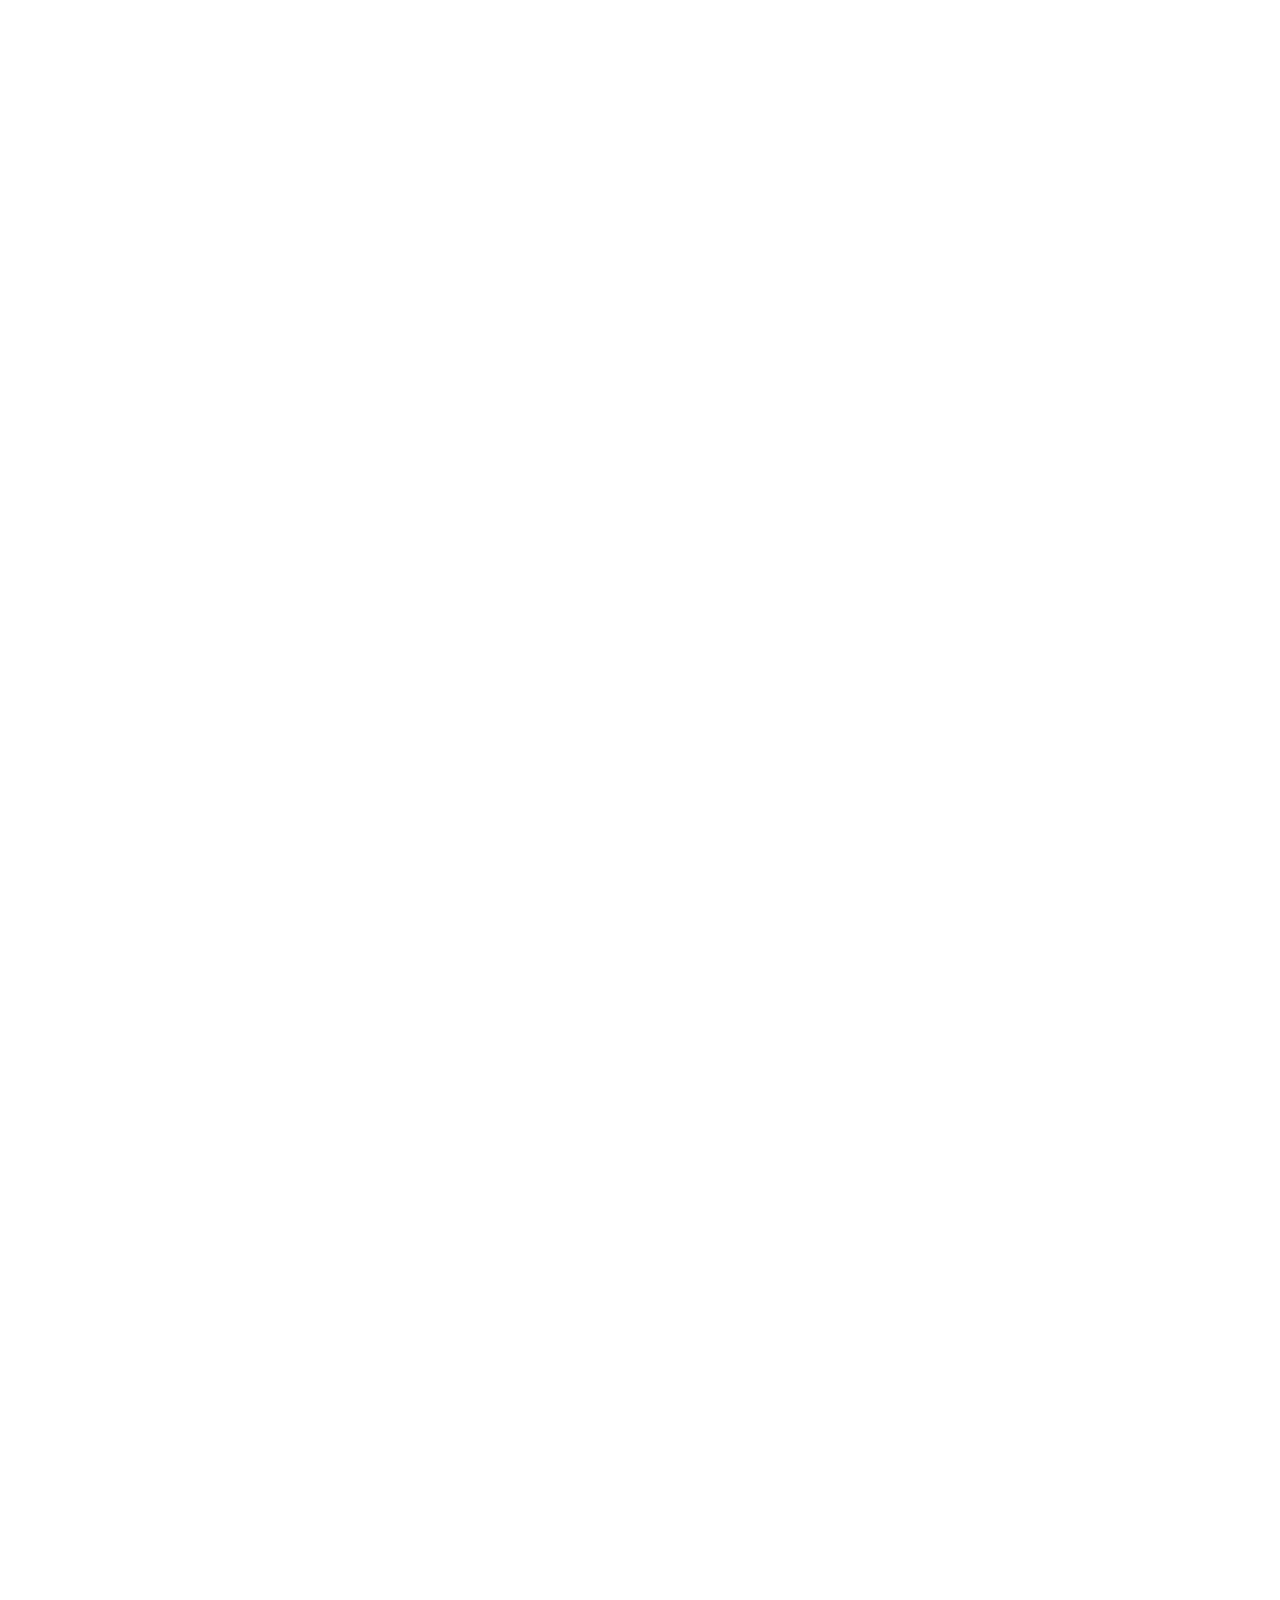
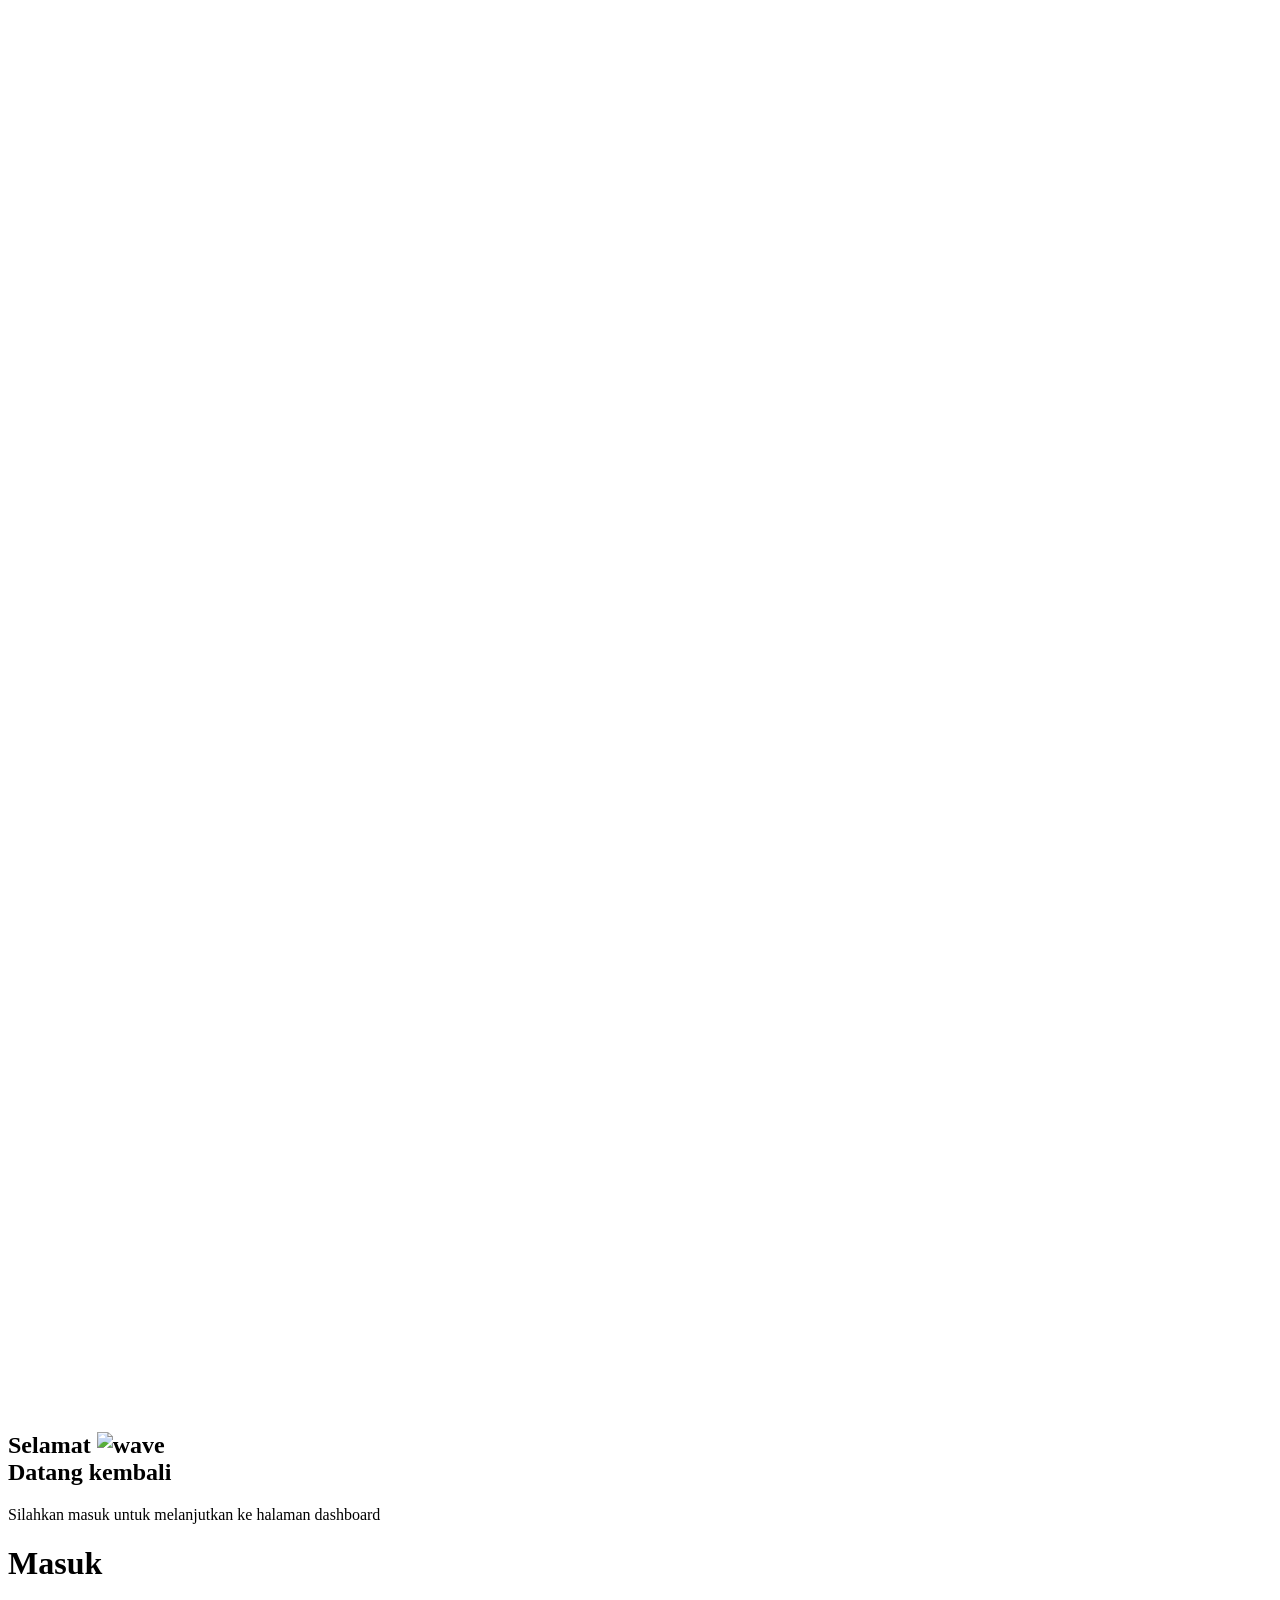
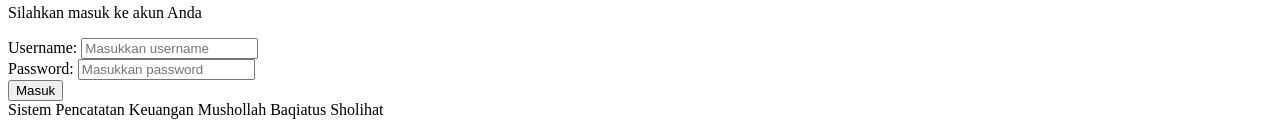
==== index.html @ b3d3a000 "Update index.html" ====
<!DOCTYPE html>
<html lang="id">
<head>
  <meta charset="UTF-8">
  <meta name="viewport" content="width=device-width, initial-scale=1.0">
  <title>Login Keuangan</title>

  <link rel="stylesheet" href="styl.css">
</head>

<body>

  <div class="welcome-header">
  <img src="gambar/icon.png" alt="Logo Musholla" class="logo-musholla">
  <h2>
    Selamat
    <img class="wave-icon" src="https://cdn.jsdelivr.net/gh/twitter/twemoji@14.0.2/assets/72x72/1f44b.png" alt="wave">
    <br>Datang kembali
  </h2>
  <p>Silahkan masuk untuk melanjutkan ke halaman dashboard</p>
</div>

  <div class="login-box">

    <h1>Masuk</h1>

    <p>Silahkan masuk ke akun Anda</p>

    <div class="input-group">
      <label>Username:</label>

      <input
        type="text"
        id="username"
        placeholder="Masukkan username">
    </div>

    <div class="input-group">
      <label>Password:</label>

      <input
        type="text"
        id="password"
        placeholder="Masukkan password">
    </div>

    <button
      class="login-btn"
      onclick="login()">

      Masuk

    </button>

    <div class="footer-text">
      Sistem Pencatatan Keuangan Mushollah Baqiatus Sholihat
    </div>

  </div>

  <div id="toast" class="toast"></div>

  <script>

function showToast(message, type = "error") {
  const toast = document.getElementById("toast");
  toast.textContent = message;
  toast.className = "toast " + type + " show";

  setTimeout(() => {
    toast.className = "toast " + type;
  }, 3000);
}

function login(){

const username =      document.getElementById("username").value.trim();

const password = document.getElementById("password").value.trim();

  if(username === "" && password === ""){
    showToast("Mohon isi Username & Password", "warning");
    return;
  }

  if(username === ""){
    showToast("Mohon isi Username", "warning");
    return;
  }

  if(password === ""){
    showToast("Mohon isi Password", "warning");
    return;
  }

  const userBenar = "Baqiatus";

  const daftarPassword = [

    "5725",
    "5000",
    "5811",
    "8419",
    "1449",
    "5061",
    "5542",
    "2035",
    "8918",
    "7178",
    "5003",
    "9060",
    "8995",
    "9739",
    "7554",
    "7617",
    "0072",
    "0000"

  ];

  if(
    username === userBenar &&
    daftarPassword.includes(password)
  ){

    sessionStorage.setItem(
      "login",
      "true"
    );

    window.location.href =
    "loading.html";

  }else{

    showToast("Username atau Password salah", "error");

  }

}

  </script>

</body>
</html>
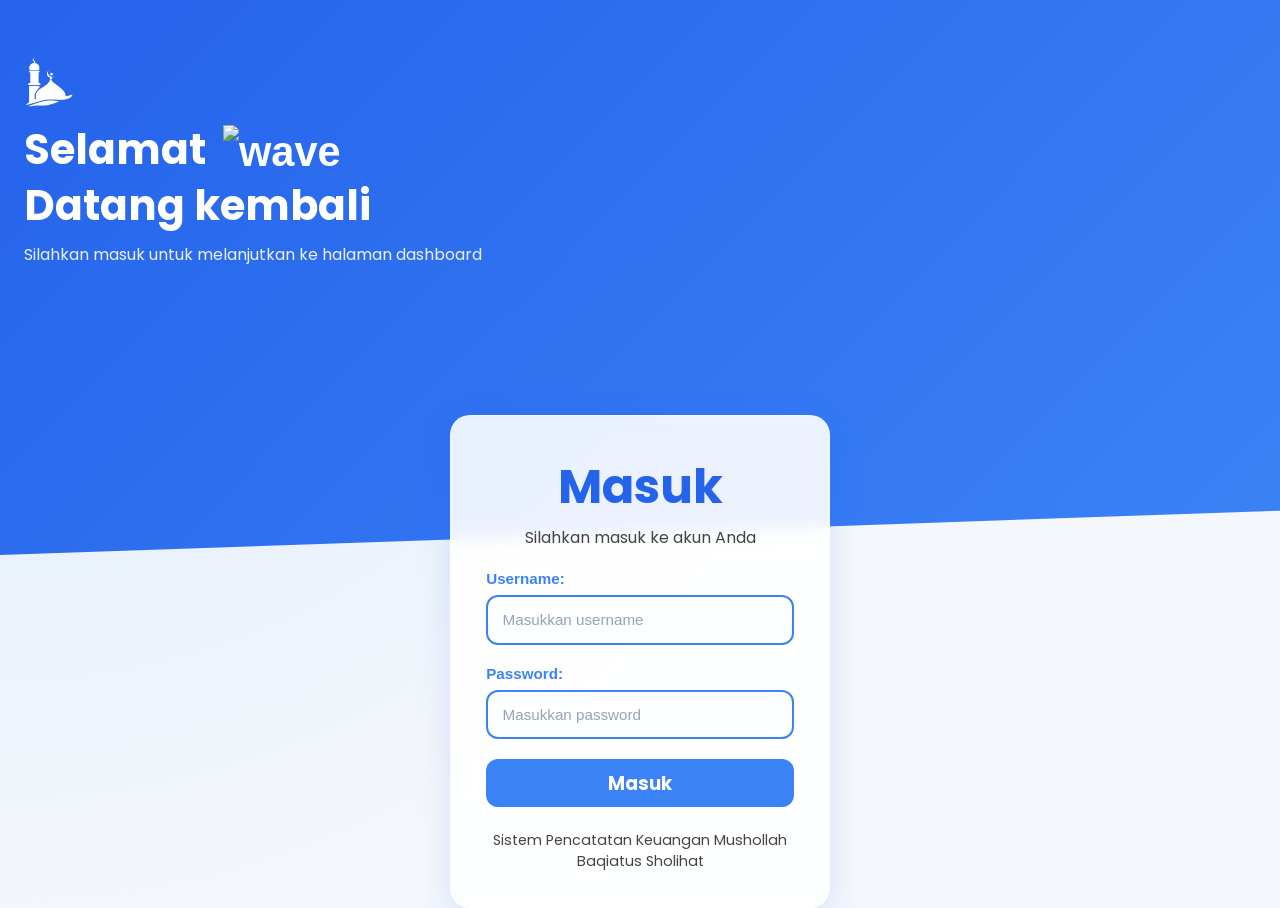
==== commit ef0f9e2c: "Update index.html" ====
--- a/index.html
+++ b/index.html
@@ -5,7 +5,7 @@
   <meta name="viewport" content="width=device-width, initial-scale=1.0">
   <title>Login Keuangan</title>
 
-  <link rel="stylesheet" href="styl.css">
+  <link rel="stylesheet" href="style.css">
 </head>
 
 <body>
--- a/style.css
+++ b/style.css
@@ -0,0 +1,215 @@
+@import url('https://fonts.googleapis.com/css2?family=Poppins:wght@400;500;600;700&display=swap');
+
+html {
+  font-size: 16px; /* base, 1rem = 16px */
+}
+
+*{
+  margin:0;
+  padding:0;
+  box-sizing:border-box;
+  font-family: Arial, sans-serif;
+}
+
+body{
+  margin: 0;
+  min-height:100vh;
+  display:flex;
+  justify-content:flex-start;
+  flex-direction: column;
+  align-items:stretch;
+  background: radial-gradient(circle at top left, #dbeafe, #f4f7fb 60%);
+}
+
+.login-box{
+  align-self: center;
+  width:calc(100% - 32px);
+  max-width:23.75rem; /* 380px */
+  padding: clamp(1.5rem, 5vw, 2.2rem);
+  border-radius:20px;
+  margin-top: -140px;
+  background: rgba(255, 255, 255, 0.9);
+  backdrop-filter: blur(8px);
+  border: 1px solid rgba(255, 255, 255, 0.5);
+  box-shadow: 0 8px 32px rgba(37, 99, 235, 0.15);
+  color:#2563eb;
+}
+
+.login-box h1{
+  text-align:center;
+  margin-bottom: 0.1rem;
+  font-size: clamp(1.8rem, 7vw, 3rem);
+  font-family:'Poppins',sans-serif;
+}
+
+.login-box p{
+  text-align:center;
+  margin-bottom: 1.25rem;
+  color:#444444;
+  font-size: clamp(0.9rem, 3vw, 1rem);
+  font-family: 'Poppins', sans-serif;
+}
+
+.input-group{
+  margin-bottom: 1.25rem;
+}
+
+.input-group label{
+  display:block;
+  margin-bottom: 0.5rem;
+  font-weight: 600;
+  font-size: clamp(0.9rem, 3vw, 0.95rem);
+  color:#3b82f6;
+}
+
+.input-group input{
+  width:100%;
+  padding: 0.9rem;
+  border:2px solid #3b82f6;
+  outline:none;
+  border-radius:12px;
+  background:rgba(255,255,255,0.1);
+  color:black;
+  font-size: clamp(0.85rem, 3vw, 0.95rem);
+  transition:0.3s;
+}
+
+.input-group input::placeholder{
+  color:#94a3b8;
+}
+
+.input-group input:focus{
+  background:rgba(255,255,255,0.15);
+  border:1px solid #3b82f6;
+}
+
+.login-btn{
+  width:100%;
+  padding: 0.65rem;
+  border:none;
+  border-radius:12px;
+  background:#3b82f6;
+  color:white;
+  font-size: clamp(1rem, 4vw, 1.15rem);
+  font-weight:bold;
+  cursor:pointer;
+  transition:0.3s;
+  font-family:'Poppins',sans-serif;
+}
+
+.login-btn:hover{
+  background:#3b82f6;
+  transform:translateY(-2px);
+}
+
+.footer-text{
+  text-align:center;
+  margin-top: 1.4rem;
+  font-size: clamp(0.8rem, 2.9vw, 0.9rem);
+  color:#444444;
+  font-family: 'Poppins', sans-serif;
+}
+
+.checkbox-group{
+  display:flex;
+  align-items:flex-start;
+  gap: 0.6rem;
+  margin-bottom: 1.25rem;
+}
+
+.checkbox-group input[type="checkbox"]{
+  width:18px;
+  height:18px;
+  margin-top:2px;
+  cursor:pointer;
+  accent-color:#3b82f6;
+}
+
+.checkbox-group label{
+  font-size: clamp(0.75rem, 2.8vw, 0.85rem);
+  color:#444444;
+  line-height:1.5;
+  cursor:pointer;
+}
+
+.toast {
+  position: fixed;
+  top: 24px;
+  left: 50%;
+  transform: translateX(-50%) translateY(-20px);
+  background: #ef4444;
+  color: white;
+  padding: 12px 20px;
+  border-radius: 10px;
+  font-size: clamp(0.8rem, 3vw, 0.9rem);
+  font-weight: 500;
+  box-shadow: 0 8px 20px rgba(0,0,0,0.15);
+  opacity: 0;
+  pointer-events: none;
+  transition: all 0.3s ease;
+  z-index: 1000;
+  white-space: nowrap;
+  max-width: 90vw;
+  width: max-content;
+  font-family:'Poppins',sans-serif;
+  text-align: center;
+}
+
+.toast.show {
+  opacity: 1;
+  transform: translateX(-50%) translateY(0);
+}
+
+.toast.warning {
+  background: #f59e0b;
+}
+
+.welcome-header {
+  width: 100%;
+  background: linear-gradient(135deg, #2563eb, #3b82f6);
+  color: white;
+  text-align: left;
+  padding: clamp(3.5rem, 10vw, 4.5rem) clamp(1rem, 5vw, 1.5rem) clamp(11rem, 32vw, 18rem);
+  clip-path: polygon(0 0, 100% 0, 100% 92%, 0 100%);
+  margin: 0;
+}
+
+.welcome-header h2 {
+  font-size: clamp(2rem, 9vw, 2.6rem);
+  font-weight: 700;
+  line-height: 1.3;
+  margin-bottom: 0.6rem;
+  font-family: 'Poppins', sans-serif;
+}
+
+.welcome-header p {
+  font-size: clamp(0.9rem, 3.5vw, 1rem);
+  opacity: 0.9;
+  line-height: 1.5;
+  font-family: 'Poppins', sans-serif;
+}
+
+.wave-icon {
+  width: clamp(24px, 7vw, 30px);
+  height: clamp(24px, 7vw, 30px);
+  vertical-align: middle;
+  margin-right: 6px;
+  margin-left: 8px;
+  animation: wave 1.5s ease-in-out infinite;
+  transform-origin: 70% 70%;
+}
+
+@keyframes wave {
+  0%, 100% { transform: rotate(0deg); }
+  25% { transform: rotate(15deg); }
+  75% { transform: rotate(-10deg); }
+}
+
+.logo-musholla {
+  width: 50px;
+  height: 50px;
+  object-fit: contain;
+  margin-bottom: 16px;
+  margin-top: -15px;
+  display: block;
+}
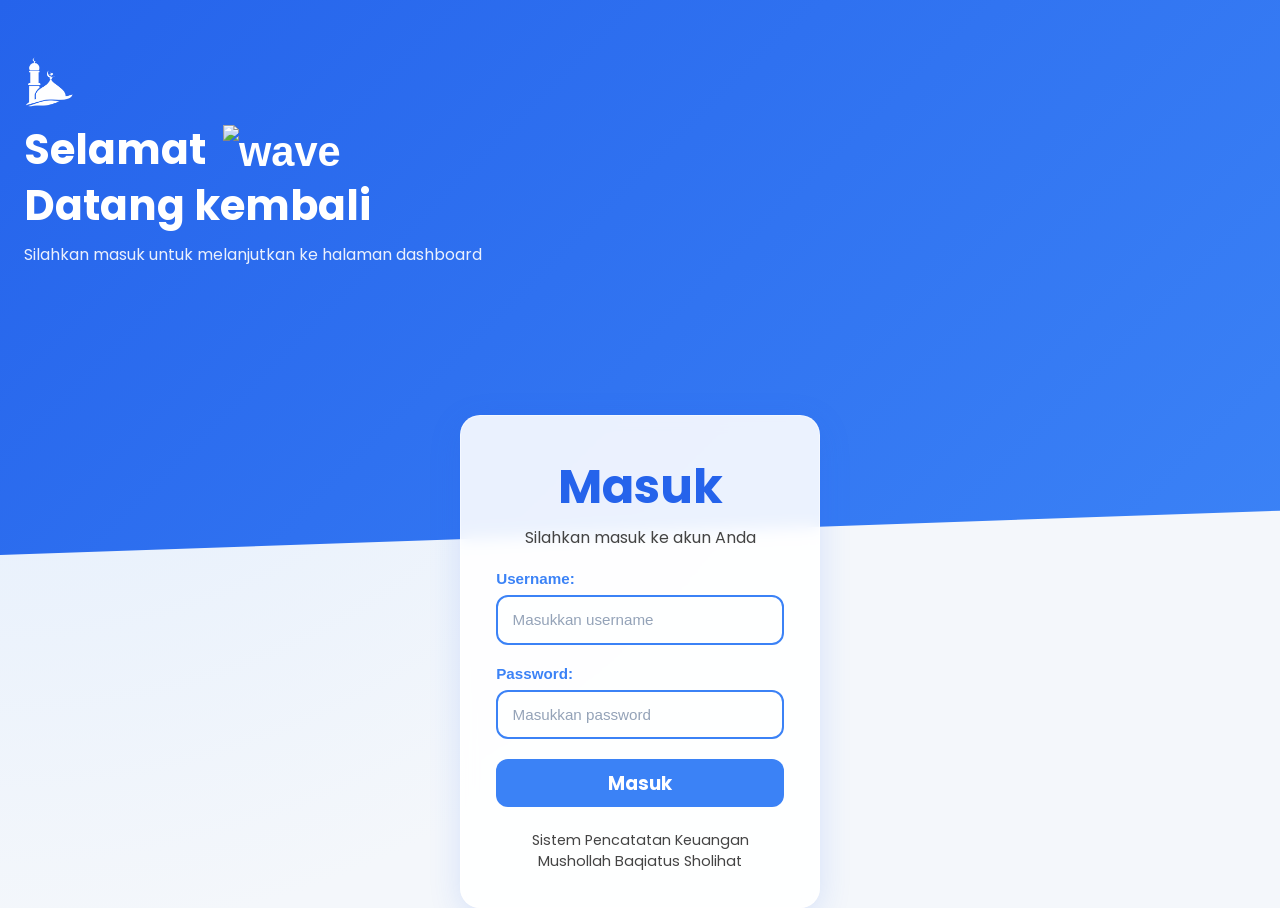
==== commit 595c779e: "Update index.html" ====
--- a/index.html
+++ b/index.html
@@ -66,6 +66,10 @@
   const toast = document.getElementById("toast");
   toast.textContent = message;
   toast.className = "toast " + type + " show";
+
+  void toast.offsetWidth;
+
+  toast.classList.add("shake");
 
   setTimeout(() => {
     toast.className = "toast " + type;
--- a/style.css
+++ b/style.css
@@ -24,7 +24,7 @@
 .login-box{
   align-self: center;
   width:calc(100% - 32px);
-  max-width:23.75rem; /* 380px */
+  max-width:22.50rem;
   padding: clamp(1.5rem, 5vw, 2.2rem);
   border-radius:20px;
   margin-top: -140px;
@@ -139,7 +139,7 @@
   transform: translateX(-50%) translateY(-20px);
   background: #ef4444;
   color: white;
-  padding: 12px 20px;
+  padding: 8px 13px;
   border-radius: 10px;
   font-size: clamp(0.8rem, 3vw, 0.9rem);
   font-weight: 500;
@@ -153,6 +153,10 @@
   width: max-content;
   font-family:'Poppins',sans-serif;
   text-align: center;
+  box-sizing: border-box;
+  display: flex;
+  justify-content: center;
+  align-items: center;
 }
 
 .toast.show {
@@ -162,6 +166,18 @@
 
 .toast.warning {
   background: #f59e0b;
+}
+
+@keyframes shake {
+  0%, 100% { transform: translateX(-50%) translateY(0) translateX(0); }
+  20% { transform: translateX(-50%) translateY(0) translateX(-8px); }
+  40% { transform: translateX(-50%) translateY(0) translateX(8px); }
+  60% { transform: translateX(-50%) translateY(0) translateX(-6px); }
+  80% { transform: translateX(-50%) translateY(0) translateX(6px); }
+}
+
+.toast.shake {
+  animation: shake 0.4s ease;
 }
 
 .welcome-header {
@@ -200,9 +216,13 @@
 }
 
 @keyframes wave {
-  0%, 100% { transform: rotate(0deg); }
-  25% { transform: rotate(15deg); }
-  75% { transform: rotate(-10deg); }
+  0% { transform: rotate(0deg); }
+  15% { transform: rotate(14deg); }
+  30% { transform: rotate(-8deg); }
+  45% { transform: rotate(14deg); }
+  60% { transform: rotate(-4deg); }
+  75% { transform: rotate(10deg); }
+  100% { transform: rotate(0deg); }
 }
 
 .logo-musholla {
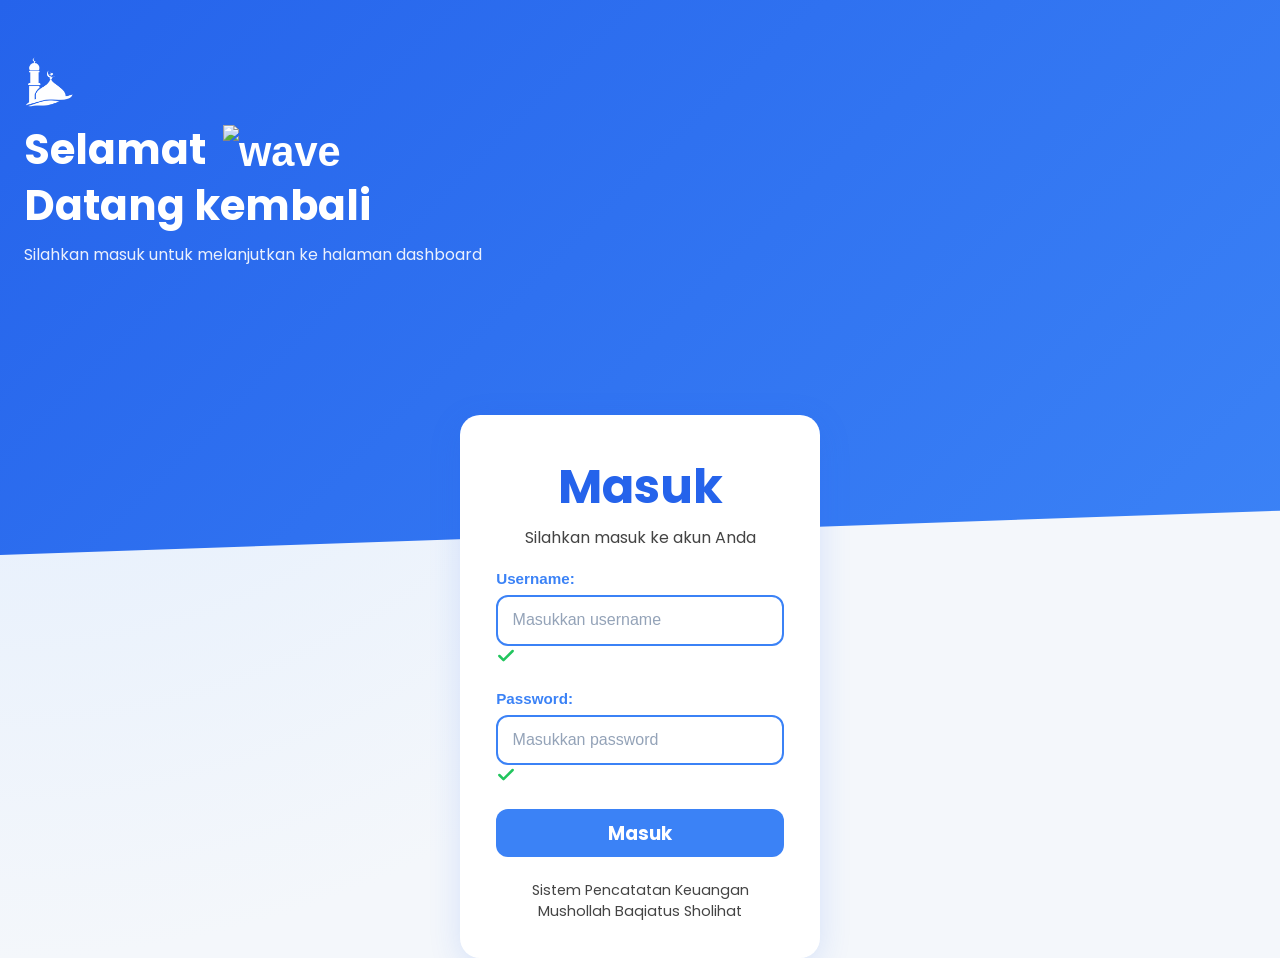
==== commit 01628a69: "Update index.html" ====
--- a/index.html
+++ b/index.html
@@ -28,20 +28,22 @@
 
     <div class="input-group">
       <label>Username:</label>
-
-      <input
-        type="text"
-        id="username"
-        placeholder="Masukkan username">
+      <div class="input-wrapper">
+        <input type="text" id="username" placeholder="Masukkan username">
+        <svg class="check-icon" id="check-username" xmlns="http://www.w3.org/2000/svg" width="20" height="20" viewBox="0 0 24 24" fill="none" stroke="#22c55e" stroke-width="3" stroke-linecap="round" stroke-linejoin="round">
+          <polyline points="20 6 9 17 4 12"/>
+        </svg>
+      </div>
     </div>
 
     <div class="input-group">
       <label>Password:</label>
-
-      <input
-        type="text"
-        id="password"
-        placeholder="Masukkan password">
+      <div class="input-wrapper">
+        <input type="text" id="password" placeholder="Masukkan password">
+        <svg class="check-icon" id="check-password" xmlns="http://www.w3.org/2000/svg" width="20" height="20" viewBox="0 0 24 24" fill="none" stroke="#22c55e" stroke-width="3" stroke-linecap="round" stroke-linejoin="round">
+          <polyline points="20 6 9 17 4 12"/>
+        </svg>
+      </div>
     </div>
 
     <button
@@ -58,27 +60,61 @@
 
   </div>
 
-  <div id="toast" class="toast"></div>
+  <div id="toast" class="toast">
+  <svg class="toast-icon" xmlns="http://www.w3.org/2000/svg" width="18" height="18" viewBox="0 0 24 24" fill="white">
+  <path d="M12 22c1.1 0 2-.9 2-2h-4c0 1.1.9 2 2 2zm6-6v-5c0-3.07-1.64-5.64-4.5-6.32V4c0-.83-.67-1.5-1.5-1.5s-1.5.67-1.5 1.5v.68C7.63 5.36 6 7.92 6 11v5l-2 2v1h16v-1l-2-2z"/>
+</svg>
+  <span id="toast-text"></span>
+</div>
 
   <script>
 
 function showToast(message, type = "error") {
   const toast = document.getElementById("toast");
-  toast.textContent = message;
+  const toastText = document.getElementById("toast-text");
+
+  toastText.textContent = message;
   toast.className = "toast " + type + " show";
-
-  void toast.offsetWidth;
-
-  toast.classList.add("shake");
 
   setTimeout(() => {
     toast.className = "toast " + type;
   }, 3000);
 }
 
+const userBenar = "Baqiatus";
+
+const daftarPassword = [
+  "5725","5000","5811","8419","1449","5061","5542",
+  "2035","8918","7178","5003","9060","8995","9739",
+  "7554","7617","0072","0000"
+];
+
+const usernameInput = document.getElementById("username");
+const passwordInput = document.getElementById("password");
+const checkUsername = document.getElementById("check-username");
+const checkPassword = document.getElementById("check-password");
+
+usernameInput.addEventListener("input", () => {
+  const val = usernameInput.value.trim();
+  if(val === userBenar){
+    checkUsername.classList.add("show");
+  } else {
+    checkUsername.classList.remove("show");
+  }
+});
+
+passwordInput.addEventListener("input", () => {
+  const val = passwordInput.value.trim();
+  if(daftarPassword.includes(val)){
+    checkPassword.classList.add("show");
+  } else {
+    checkPassword.classList.remove("show");
+  }
+});
+
 function login(){
 
-const username =      document.getElementById("username").value.trim();
+const username = document.getElementById("username").value.trim();
 
 const password = document.getElementById("password").value.trim();
 
@@ -96,31 +132,6 @@
     showToast("Mohon isi Password", "warning");
     return;
   }
-
-  const userBenar = "Baqiatus";
-
-  const daftarPassword = [
-
-    "5725",
-    "5000",
-    "5811",
-    "8419",
-    "1449",
-    "5061",
-    "5542",
-    "2035",
-    "8918",
-    "7178",
-    "5003",
-    "9060",
-    "8995",
-    "9739",
-    "7554",
-    "7617",
-    "0072",
-    "0000"
-
-  ];
 
   if(
     username === userBenar &&
--- a/style.css
+++ b/style.css
@@ -28,7 +28,7 @@
   padding: clamp(1.5rem, 5vw, 2.2rem);
   border-radius:20px;
   margin-top: -140px;
-  background: rgba(255, 255, 255, 0.9);
+  background: white;
   backdrop-filter: blur(8px);
   border: 1px solid rgba(255, 255, 255, 0.5);
   box-shadow: 0 8px 32px rgba(37, 99, 235, 0.15);
@@ -70,7 +70,7 @@
   border-radius:12px;
   background:rgba(255,255,255,0.1);
   color:black;
-  font-size: clamp(0.85rem, 3vw, 0.95rem);
+  font-size: clamp(0.9rem, 3.5vw, 1rem);
   transition:0.3s;
 }
 
@@ -139,7 +139,8 @@
   transform: translateX(-50%) translateY(-20px);
   background: #ef4444;
   color: white;
-  padding: 8px 13px;
+  padding: 8px 16px 8px 13px;
+/* atas | kanan | bawah | kiri */
   border-radius: 10px;
   font-size: clamp(0.8rem, 3vw, 0.9rem);
   font-weight: 500;
@@ -157,6 +158,7 @@
   display: flex;
   justify-content: center;
   align-items: center;
+  gap: 5px;
 }
 
 .toast.show {
@@ -168,16 +170,12 @@
   background: #f59e0b;
 }
 
-@keyframes shake {
-  0%, 100% { transform: translateX(-50%) translateY(0) translateX(0); }
-  20% { transform: translateX(-50%) translateY(0) translateX(-8px); }
-  40% { transform: translateX(-50%) translateY(0) translateX(8px); }
-  60% { transform: translateX(-50%) translateY(0) translateX(-6px); }
-  80% { transform: translateX(-50%) translateY(0) translateX(6px); }
-}
-
-.toast.shake {
-  animation: shake 0.4s ease;
+.toast-icon {
+  flex-shrink: 0;
+}
+
+#toast-text {
+  font-family: 'Poppins', sans-serif;
 }
 
 .welcome-header {
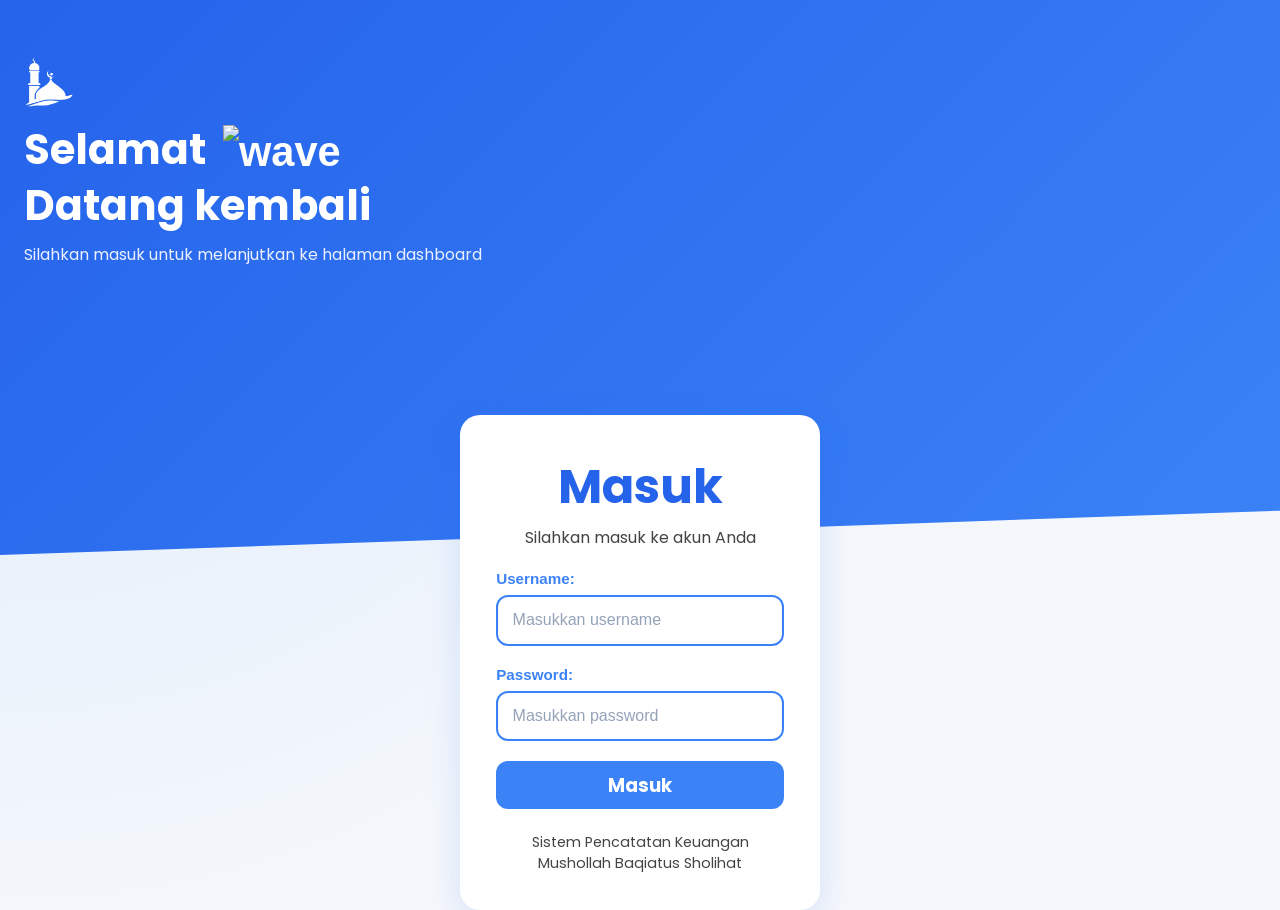
==== commit 63191746: "Update index.html" ====
--- a/index.html
+++ b/index.html
@@ -48,7 +48,9 @@
 
     <button
       class="login-btn"
-      onclick="login()">
+      id="loginBtn"
+      onclick="login()"
+      disabled>
 
       Masuk
 
@@ -93,6 +95,18 @@
 const passwordInput = document.getElementById("password");
 const checkUsername = document.getElementById("check-username");
 const checkPassword = document.getElementById("check-password");
+const loginBtn = document.getElementById("loginBtn");
+
+function cekFormLengkap(){
+  const usernameVal = usernameInput.value.trim();
+  const passwordVal = passwordInput.value.trim();
+
+  if(usernameVal !== "" && passwordVal !== ""){
+    loginBtn.disabled = false;
+  } else {
+    loginBtn.disabled = true;
+  }
+}
 
 usernameInput.addEventListener("input", () => {
   const val = usernameInput.value.trim();
@@ -101,6 +115,7 @@
   } else {
     checkUsername.classList.remove("show");
   }
+  cekFormLengkap();
 });
 
 passwordInput.addEventListener("input", () => {
@@ -110,6 +125,7 @@
   } else {
     checkPassword.classList.remove("show");
   }
+  cekFormLengkap();
 });
 
 function login(){
--- a/style.css
+++ b/style.css
@@ -230,4 +230,23 @@
   margin-bottom: 16px;
   margin-top: -15px;
   display: block;
+}
+
+.input-wrapper {
+  position: relative;
+}
+
+.check-icon {
+  position: absolute;
+  right: 14px;
+  top: 50%;
+  transform: translateY(-50%) scale(0);
+  opacity: 0;
+  transition: all 0.25s ease;
+  pointer-events: none;
+}
+
+.check-icon.show {
+  transform: translateY(-50%) scale(1);
+  opacity: 1;
 }
